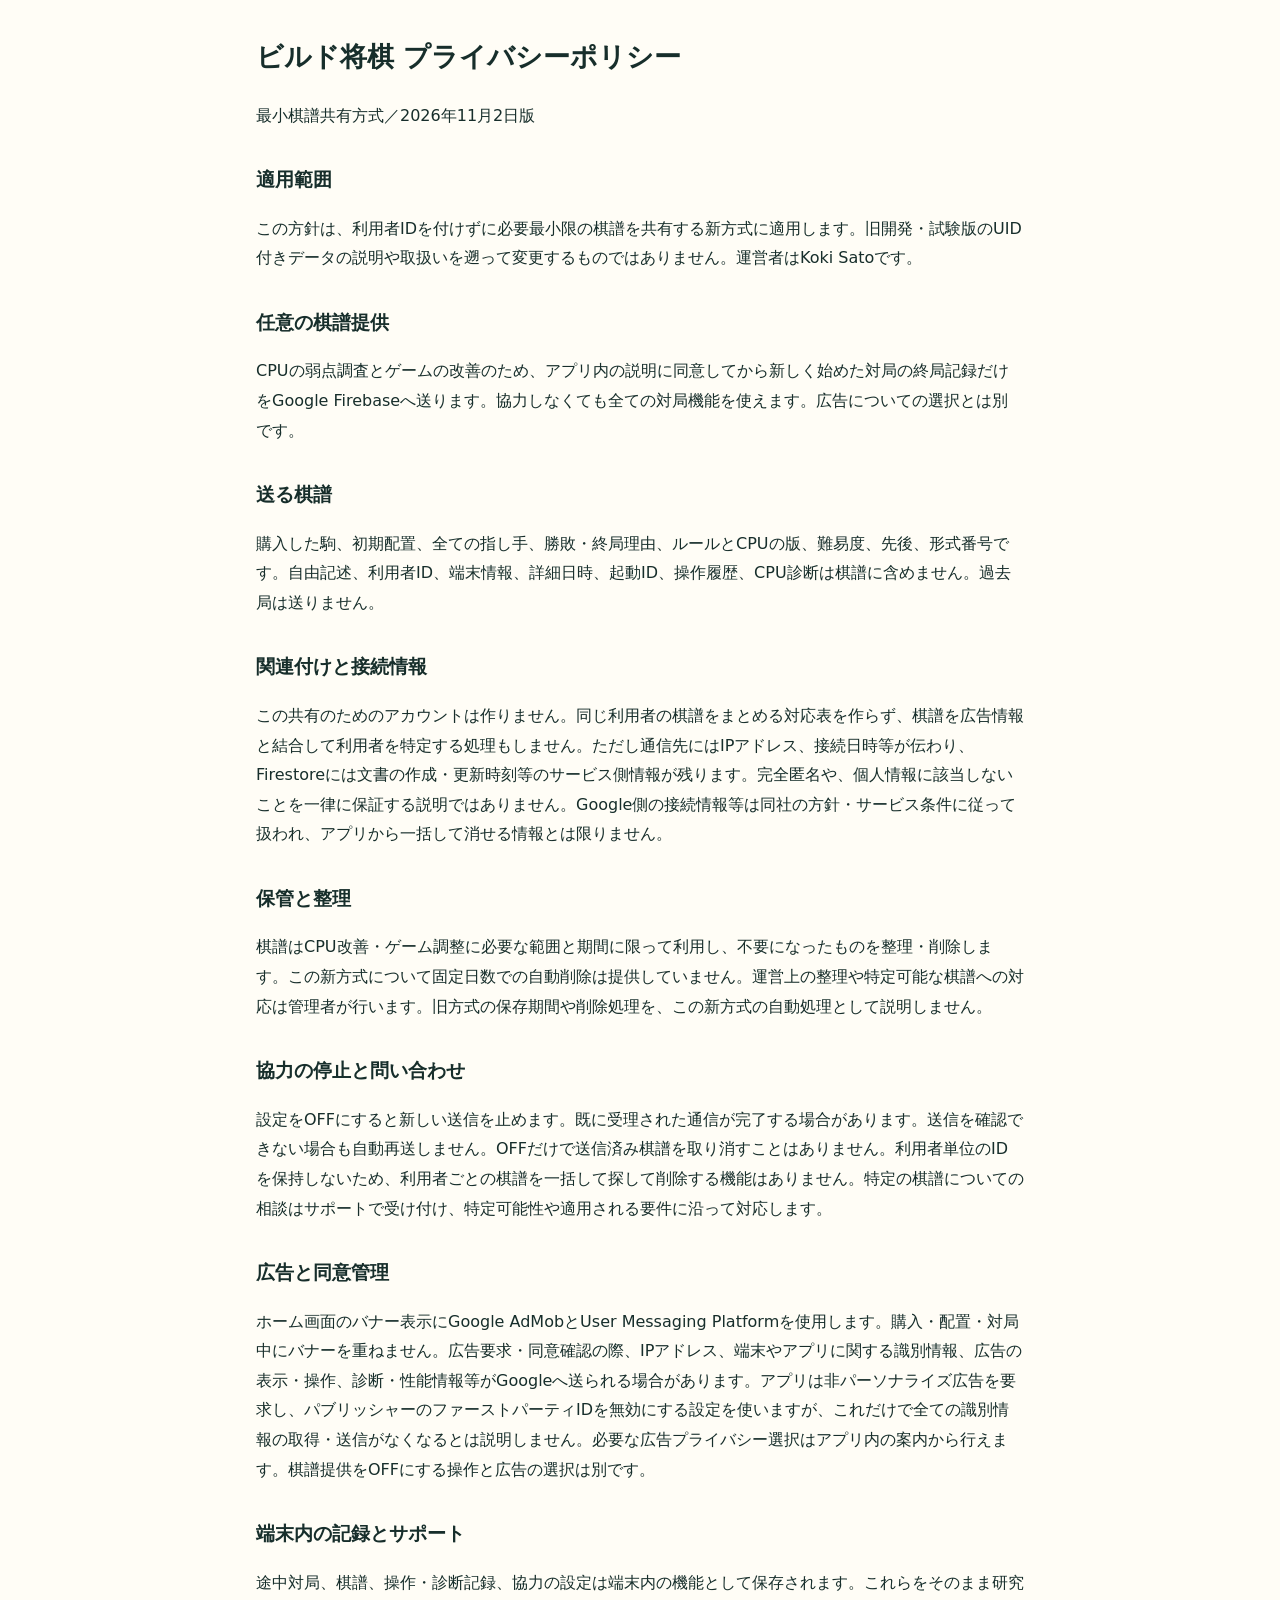
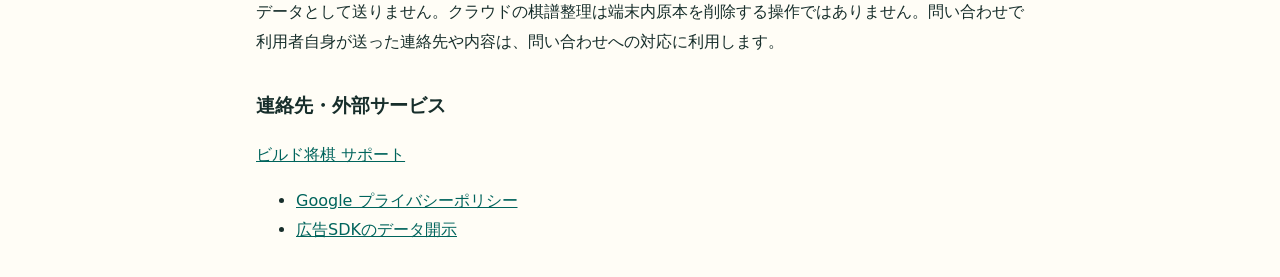
==== buildshogi/privacy-minimal.html @ f91336b4 "Add BuildShogi minimal game-sharing privacy policy" ====
<!doctype html><html lang="ja"><meta charset="utf-8"><meta name="viewport" content="width=device-width,initial-scale=1"><title>ビルド将棋 プライバシーポリシー</title><style>body{max-width:48rem;margin:2rem auto;padding:0 1rem;font:16px/1.85 system-ui,sans-serif;color:#172e2b;background:#fffdf6}h1{font-size:1.7rem}h2{font-size:1.2rem;margin-top:2rem}a{color:#00645c}</style><main><h1>ビルド将棋 プライバシーポリシー</h1><p>最小棋譜共有方式／2026年11月2日版</p><section><h2>適用範囲</h2><p>この方針は、利用者IDを付けずに必要最小限の棋譜を共有する新方式に適用します。旧開発・試験版のUID付きデータの説明や取扱いを遡って変更するものではありません。運営者はKoki Satoです。</p></section><section><h2>任意の棋譜提供</h2><p>CPUの弱点調査とゲームの改善のため、アプリ内の説明に同意してから新しく始めた対局の終局記録だけをGoogle Firebaseへ送ります。協力しなくても全ての対局機能を使えます。広告についての選択とは別です。</p></section><section><h2>送る棋譜</h2><p>購入した駒、初期配置、全ての指し手、勝敗・終局理由、ルールとCPUの版、難易度、先後、形式番号です。自由記述、利用者ID、端末情報、詳細日時、起動ID、操作履歴、CPU診断は棋譜に含めません。過去局は送りません。</p></section><section><h2>関連付けと接続情報</h2><p>この共有のためのアカウントは作りません。同じ利用者の棋譜をまとめる対応表を作らず、棋譜を広告情報と結合して利用者を特定する処理もしません。ただし通信先にはIPアドレス、接続日時等が伝わり、Firestoreには文書の作成・更新時刻等のサービス側情報が残ります。完全匿名や、個人情報に該当しないことを一律に保証する説明ではありません。Google側の接続情報等は同社の方針・サービス条件に従って扱われ、アプリから一括して消せる情報とは限りません。</p></section><section><h2>保管と整理</h2><p>棋譜はCPU改善・ゲーム調整に必要な範囲と期間に限って利用し、不要になったものを整理・削除します。この新方式について固定日数での自動削除は提供していません。運営上の整理や特定可能な棋譜への対応は管理者が行います。旧方式の保存期間や削除処理を、この新方式の自動処理として説明しません。</p></section><section><h2>協力の停止と問い合わせ</h2><p>設定をOFFにすると新しい送信を止めます。既に受理された通信が完了する場合があります。送信を確認できない場合も自動再送しません。OFFだけで送信済み棋譜を取り消すことはありません。利用者単位のIDを保持しないため、利用者ごとの棋譜を一括して探して削除する機能はありません。特定の棋譜についての相談はサポートで受け付け、特定可能性や適用される要件に沿って対応します。</p></section><section><h2>広告と同意管理</h2><p>ホーム画面のバナー表示にGoogle AdMobとUser Messaging Platformを使用します。購入・配置・対局中にバナーを重ねません。広告要求・同意確認の際、IPアドレス、端末やアプリに関する識別情報、広告の表示・操作、診断・性能情報等がGoogleへ送られる場合があります。アプリは非パーソナライズ広告を要求し、パブリッシャーのファーストパーティIDを無効にする設定を使いますが、これだけで全ての識別情報の取得・送信がなくなるとは説明しません。必要な広告プライバシー選択はアプリ内の案内から行えます。棋譜提供をOFFにする操作と広告の選択は別です。</p></section><section><h2>端末内の記録とサポート</h2><p>途中対局、棋譜、操作・診断記録、協力の設定は端末内の機能として保存されます。これらをそのまま研究データとして送りません。クラウドの棋譜整理は端末内原本を削除する操作ではありません。問い合わせで利用者自身が送った連絡先や内容は、問い合わせへの対応に利用します。</p></section><section><h2>連絡先・外部サービス</h2><p><a href="https://kokisat0.github.io/buildshogi/support.html">ビルド将棋 サポート</a></p><ul><li><a href="https://policies.google.com/privacy?hl=ja">Google プライバシーポリシー</a></li><li><a href="https://developers.google.com/admob/ios/privacy/data-disclosure">広告SDKのデータ開示</a></li></ul></section></main></html>
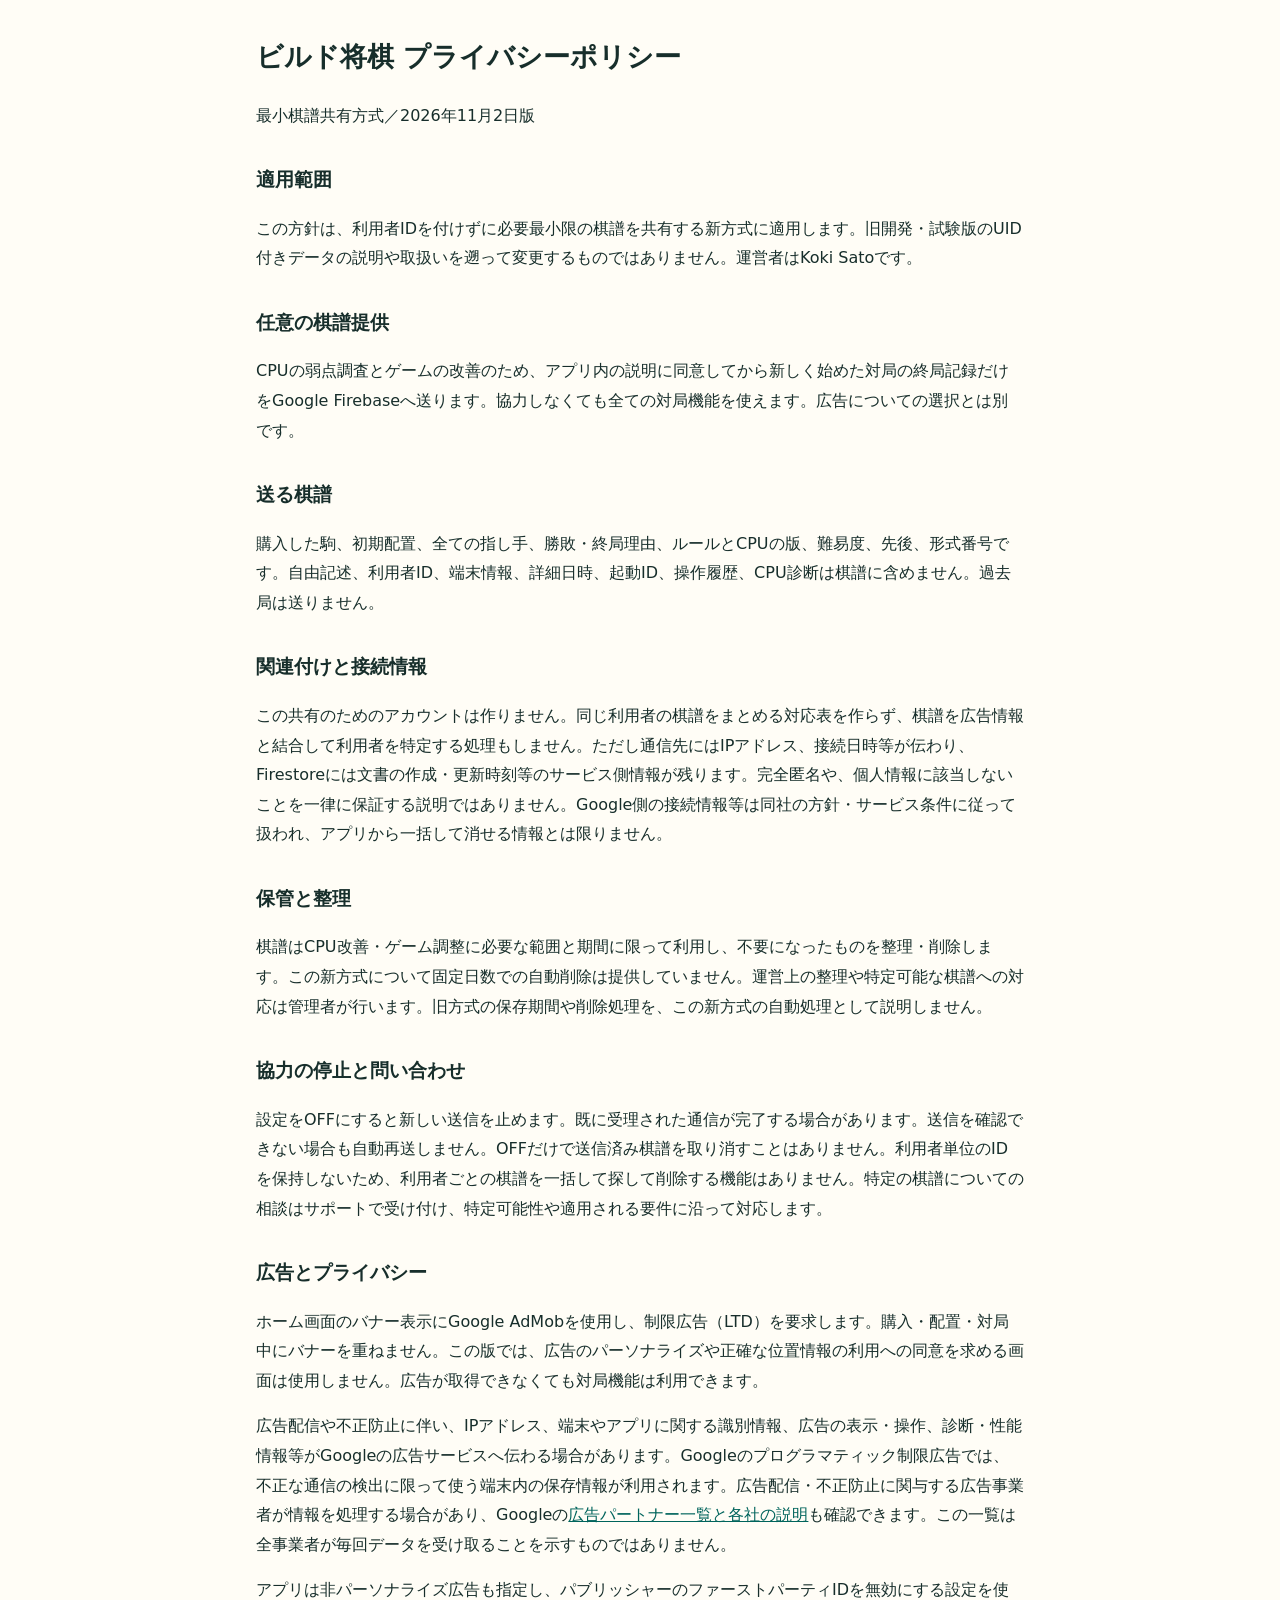
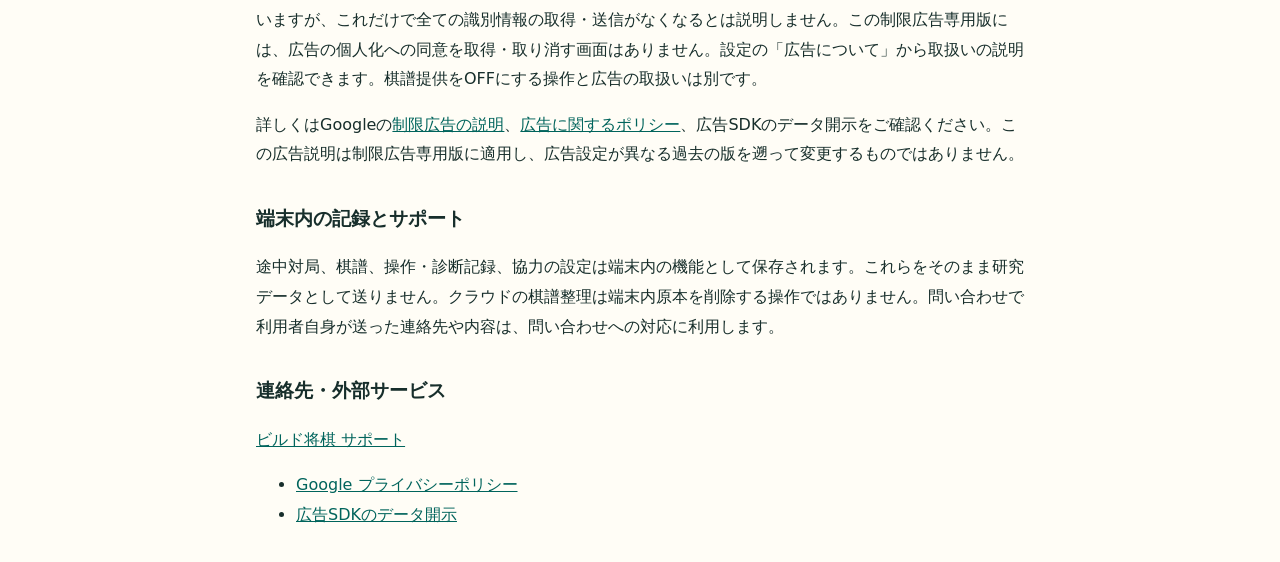
==== commit ce75d28a: "Clarify BuildShogi limited banner privacy without changing research terms" ====
--- a/buildshogi/privacy-minimal.html
+++ b/buildshogi/privacy-minimal.html
@@ -1 +1 @@
-<!doctype html><html lang="ja"><meta charset="utf-8"><meta name="viewport" content="width=device-width,initial-scale=1"><title>ビルド将棋 プライバシーポリシー</title><style>body{max-width:48rem;margin:2rem auto;padding:0 1rem;font:16px/1.85 system-ui,sans-serif;color:#172e2b;background:#fffdf6}h1{font-size:1.7rem}h2{font-size:1.2rem;margin-top:2rem}a{color:#00645c}</style><main><h1>ビルド将棋 プライバシーポリシー</h1><p>最小棋譜共有方式／2026年11月2日版</p><section><h2>適用範囲</h2><p>この方針は、利用者IDを付けずに必要最小限の棋譜を共有する新方式に適用します。旧開発・試験版のUID付きデータの説明や取扱いを遡って変更するものではありません。運営者はKoki Satoです。</p></section><section><h2>任意の棋譜提供</h2><p>CPUの弱点調査とゲームの改善のため、アプリ内の説明に同意してから新しく始めた対局の終局記録だけをGoogle Firebaseへ送ります。協力しなくても全ての対局機能を使えます。広告についての選択とは別です。</p></section><section><h2>送る棋譜</h2><p>購入した駒、初期配置、全ての指し手、勝敗・終局理由、ルールとCPUの版、難易度、先後、形式番号です。自由記述、利用者ID、端末情報、詳細日時、起動ID、操作履歴、CPU診断は棋譜に含めません。過去局は送りません。</p></section><section><h2>関連付けと接続情報</h2><p>この共有のためのアカウントは作りません。同じ利用者の棋譜をまとめる対応表を作らず、棋譜を広告情報と結合して利用者を特定する処理もしません。ただし通信先にはIPアドレス、接続日時等が伝わり、Firestoreには文書の作成・更新時刻等のサービス側情報が残ります。完全匿名や、個人情報に該当しないことを一律に保証する説明ではありません。Google側の接続情報等は同社の方針・サービス条件に従って扱われ、アプリから一括して消せる情報とは限りません。</p></section><section><h2>保管と整理</h2><p>棋譜はCPU改善・ゲーム調整に必要な範囲と期間に限って利用し、不要になったものを整理・削除します。この新方式について固定日数での自動削除は提供していません。運営上の整理や特定可能な棋譜への対応は管理者が行います。旧方式の保存期間や削除処理を、この新方式の自動処理として説明しません。</p></section><section><h2>協力の停止と問い合わせ</h2><p>設定をOFFにすると新しい送信を止めます。既に受理された通信が完了する場合があります。送信を確認できない場合も自動再送しません。OFFだけで送信済み棋譜を取り消すことはありません。利用者単位のIDを保持しないため、利用者ごとの棋譜を一括して探して削除する機能はありません。特定の棋譜についての相談はサポートで受け付け、特定可能性や適用される要件に沿って対応します。</p></section><section><h2>広告と同意管理</h2><p>ホーム画面のバナー表示にGoogle AdMobとUser Messaging Platformを使用します。購入・配置・対局中にバナーを重ねません。広告要求・同意確認の際、IPアドレス、端末やアプリに関する識別情報、広告の表示・操作、診断・性能情報等がGoogleへ送られる場合があります。アプリは非パーソナライズ広告を要求し、パブリッシャーのファーストパーティIDを無効にする設定を使いますが、これだけで全ての識別情報の取得・送信がなくなるとは説明しません。必要な広告プライバシー選択はアプリ内の案内から行えます。棋譜提供をOFFにする操作と広告の選択は別です。</p></section><section><h2>端末内の記録とサポート</h2><p>途中対局、棋譜、操作・診断記録、協力の設定は端末内の機能として保存されます。これらをそのまま研究データとして送りません。クラウドの棋譜整理は端末内原本を削除する操作ではありません。問い合わせで利用者自身が送った連絡先や内容は、問い合わせへの対応に利用します。</p></section><section><h2>連絡先・外部サービス</h2><p><a href="https://kokisat0.github.io/buildshogi/support.html">ビルド将棋 サポート</a></p><ul><li><a href="https://policies.google.com/privacy?hl=ja">Google プライバシーポリシー</a></li><li><a href="https://developers.google.com/admob/ios/privacy/data-disclosure">広告SDKのデータ開示</a></li></ul></section></main></html>+<!doctype html><html lang="ja"><meta charset="utf-8"><meta name="viewport" content="width=device-width,initial-scale=1"><title>ビルド将棋 プライバシーポリシー</title><style>body{max-width:48rem;margin:2rem auto;padding:0 1rem;font:16px/1.85 system-ui,sans-serif;color:#172e2b;background:#fffdf6}h1{font-size:1.7rem}h2{font-size:1.2rem;margin-top:2rem}a{color:#00645c}</style><main><h1>ビルド将棋 プライバシーポリシー</h1><p>最小棋譜共有方式／2026年11月2日版</p><section><h2>適用範囲</h2><p>この方針は、利用者IDを付けずに必要最小限の棋譜を共有する新方式に適用します。旧開発・試験版のUID付きデータの説明や取扱いを遡って変更するものではありません。運営者はKoki Satoです。</p></section><section><h2>任意の棋譜提供</h2><p>CPUの弱点調査とゲームの改善のため、アプリ内の説明に同意してから新しく始めた対局の終局記録だけをGoogle Firebaseへ送ります。協力しなくても全ての対局機能を使えます。広告についての選択とは別です。</p></section><section><h2>送る棋譜</h2><p>購入した駒、初期配置、全ての指し手、勝敗・終局理由、ルールとCPUの版、難易度、先後、形式番号です。自由記述、利用者ID、端末情報、詳細日時、起動ID、操作履歴、CPU診断は棋譜に含めません。過去局は送りません。</p></section><section><h2>関連付けと接続情報</h2><p>この共有のためのアカウントは作りません。同じ利用者の棋譜をまとめる対応表を作らず、棋譜を広告情報と結合して利用者を特定する処理もしません。ただし通信先にはIPアドレス、接続日時等が伝わり、Firestoreには文書の作成・更新時刻等のサービス側情報が残ります。完全匿名や、個人情報に該当しないことを一律に保証する説明ではありません。Google側の接続情報等は同社の方針・サービス条件に従って扱われ、アプリから一括して消せる情報とは限りません。</p></section><section><h2>保管と整理</h2><p>棋譜はCPU改善・ゲーム調整に必要な範囲と期間に限って利用し、不要になったものを整理・削除します。この新方式について固定日数での自動削除は提供していません。運営上の整理や特定可能な棋譜への対応は管理者が行います。旧方式の保存期間や削除処理を、この新方式の自動処理として説明しません。</p></section><section><h2>協力の停止と問い合わせ</h2><p>設定をOFFにすると新しい送信を止めます。既に受理された通信が完了する場合があります。送信を確認できない場合も自動再送しません。OFFだけで送信済み棋譜を取り消すことはありません。利用者単位のIDを保持しないため、利用者ごとの棋譜を一括して探して削除する機能はありません。特定の棋譜についての相談はサポートで受け付け、特定可能性や適用される要件に沿って対応します。</p></section><section><h2>広告とプライバシー</h2><p>ホーム画面のバナー表示にGoogle AdMobを使用し、制限広告（LTD）を要求します。購入・配置・対局中にバナーを重ねません。この版では、広告のパーソナライズや正確な位置情報の利用への同意を求める画面は使用しません。広告が取得できなくても対局機能は利用できます。</p><p>広告配信や不正防止に伴い、IPアドレス、端末やアプリに関する識別情報、広告の表示・操作、診断・性能情報等がGoogleの広告サービスへ伝わる場合があります。Googleのプログラマティック制限広告では、不正な通信の検出に限って使う端末内の保存情報が利用されます。広告配信・不正防止に関与する広告事業者が情報を処理する場合があり、Googleの<a href="https://support.google.com/admob/answer/9012903?hl=ja">広告パートナー一覧と各社の説明</a>も確認できます。この一覧は全事業者が毎回データを受け取ることを示すものではありません。</p><p>アプリは非パーソナライズ広告も指定し、パブリッシャーのファーストパーティIDを無効にする設定を使いますが、これだけで全ての識別情報の取得・送信がなくなるとは説明しません。この制限広告専用版には、広告の個人化への同意を取得・取り消す画面はありません。設定の「広告について」から取扱いの説明を確認できます。棋譜提供をOFFにする操作と広告の取扱いは別です。</p><p>詳しくはGoogleの<a href="https://support.google.com/admob/answer/10105530?hl=ja">制限広告の説明</a>、<a href="https://policies.google.com/technologies/ads?hl=ja">広告に関するポリシー</a>、広告SDKのデータ開示をご確認ください。この広告説明は制限広告専用版に適用し、広告設定が異なる過去の版を遡って変更するものではありません。</p></section><section><h2>端末内の記録とサポート</h2><p>途中対局、棋譜、操作・診断記録、協力の設定は端末内の機能として保存されます。これらをそのまま研究データとして送りません。クラウドの棋譜整理は端末内原本を削除する操作ではありません。問い合わせで利用者自身が送った連絡先や内容は、問い合わせへの対応に利用します。</p></section><section><h2>連絡先・外部サービス</h2><p><a href="https://kokisat0.github.io/buildshogi/support.html">ビルド将棋 サポート</a></p><ul><li><a href="https://policies.google.com/privacy?hl=ja">Google プライバシーポリシー</a></li><li><a href="https://developers.google.com/admob/ios/privacy/data-disclosure">広告SDKのデータ開示</a></li></ul></section></main></html>
